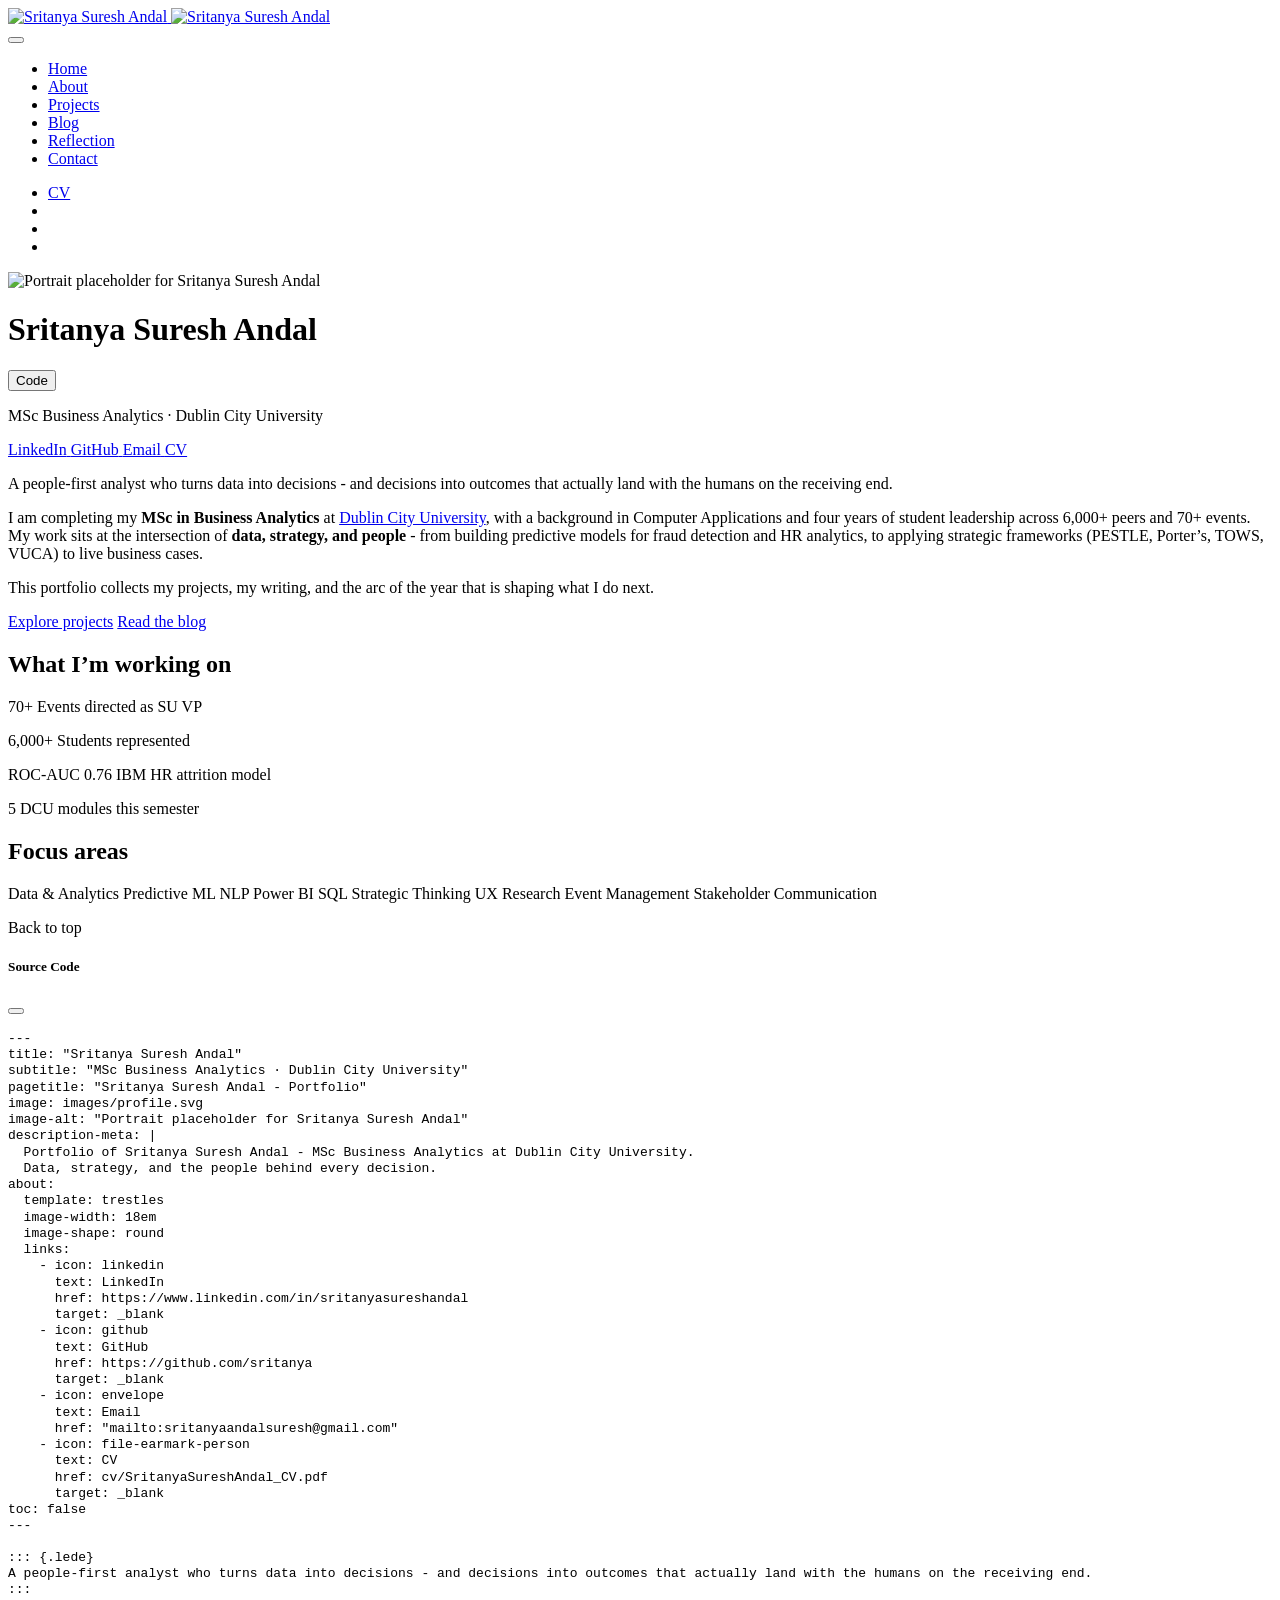
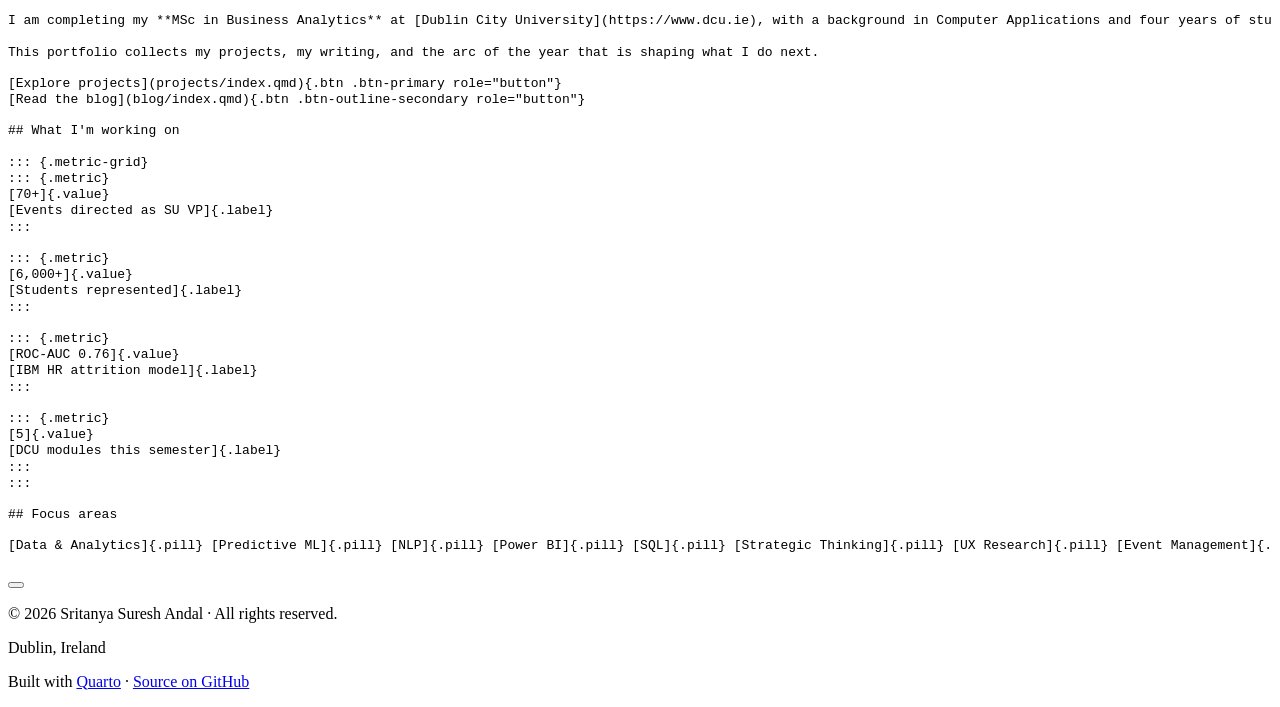
==== docs/index.html @ 4a29df80 "Document folder with about, listings and contact" ====
<!DOCTYPE html>
<html xmlns="http://www.w3.org/1999/xhtml" lang="en" xml:lang="en"><head>

<meta charset="utf-8">
<meta name="generator" content="quarto-1.9.37">

<meta name="viewport" content="width=device-width, initial-scale=1.0, user-scalable=yes">

<meta name="description" content="<p>Portfolio of Sritanya Suresh Andal - MSc Business Analytics at Dublin City University. Data, strategy, and the people behind every decision.</p>">

<title>Sritanya Suresh Andal - Portfolio – Sritanya Suresh Andal</title>
<style>
/* Default styles provided by pandoc.
** See https://pandoc.org/MANUAL.html#variables-for-html for config info.
*/
code{white-space: pre-wrap;}
span.smallcaps{font-variant: small-caps;}
div.columns{display: flex; gap: min(4vw, 1.5em);}
div.column{flex: auto; overflow-x: auto;}
div.hanging-indent{margin-left: 1.5em; text-indent: -1.5em;}
ul.task-list{list-style: none;}
ul.task-list li input[type="checkbox"] {
  width: 0.8em;
  margin: 0 0.8em 0.2em -1em; /* quarto-specific, see https://github.com/quarto-dev/quarto-cli/issues/4556 */ 
  vertical-align: middle;
}
/* CSS for syntax highlighting */
html { -webkit-text-size-adjust: 100%; }
pre > code.sourceCode { white-space: pre; position: relative; }
pre > code.sourceCode > span { display: inline-block; line-height: 1.25; }
pre > code.sourceCode > span:empty { height: 1.2em; }
.sourceCode { overflow: visible; }
code.sourceCode > span { color: inherit; text-decoration: inherit; }
div.sourceCode { margin: 1em 0; }
pre.sourceCode { margin: 0; }
@media screen {
div.sourceCode { overflow: auto; }
}
@media print {
pre > code.sourceCode { white-space: pre-wrap; }
pre > code.sourceCode > span { text-indent: -5em; padding-left: 5em; }
}
pre.numberSource code
  { counter-reset: source-line 0; }
pre.numberSource code > span
  { position: relative; left: -4em; counter-increment: source-line; }
pre.numberSource code > span > a:first-child::before
  { content: counter(source-line);
    position: relative; left: -1em; text-align: right; vertical-align: baseline;
    border: none; display: inline-block;
    -webkit-touch-callout: none; -webkit-user-select: none;
    -khtml-user-select: none; -moz-user-select: none;
    -ms-user-select: none; user-select: none;
    padding: 0 4px; width: 4em;
  }
pre.numberSource { margin-left: 3em;  padding-left: 4px; }
div.sourceCode
  {   }
@media screen {
pre > code.sourceCode > span > a:first-child::before { text-decoration: underline; }
}
</style>


<script src="site_libs/quarto-nav/quarto-nav.js"></script>
<script src="site_libs/clipboard/clipboard.min.js"></script>
<script src="site_libs/quarto-search/autocomplete.umd.js"></script>
<script src="site_libs/quarto-search/fuse.min.js"></script>
<script src="site_libs/quarto-search/quarto-search.js"></script>
<meta name="quarto:offset" content="./">
<link href="./images/favicon.svg" rel="icon" type="image/svg+xml">
<script src="site_libs/quarto-html/quarto.js" type="module"></script>
<script src="site_libs/quarto-html/tabsets/tabsets.js" type="module"></script>
<script src="site_libs/quarto-html/popper.min.js"></script>
<script src="site_libs/quarto-html/tippy.umd.min.js"></script>
<link href="site_libs/quarto-html/tippy.css" rel="stylesheet">
<link href="site_libs/quarto-html/quarto-syntax-highlighting-d4cecc6867baf0bebae9533e15217dda.css" rel="stylesheet" class="quarto-color-scheme" id="quarto-text-highlighting-styles">
<link href="site_libs/quarto-html/quarto-syntax-highlighting-dark-b7c301dab5553f874ed2930f71f21c96.css" rel="stylesheet" class="quarto-color-scheme quarto-color-alternate" id="quarto-text-highlighting-styles">
<link href="site_libs/quarto-html/quarto-syntax-highlighting-d4cecc6867baf0bebae9533e15217dda.css" rel="stylesheet" class="quarto-color-scheme-extra" id="quarto-text-highlighting-styles">
<script src="site_libs/bootstrap/bootstrap.min.js"></script>
<link href="site_libs/bootstrap/bootstrap-icons.css" rel="stylesheet">
<link href="site_libs/bootstrap/bootstrap-c2e13e178588920f6df60aa18d66e609.min.css" rel="stylesheet" append-hash="true" class="quarto-color-scheme" id="quarto-bootstrap" data-mode="light">
<link href="site_libs/bootstrap/bootstrap-dark-9442a386602ddb64aa4a82c0bfe66339.min.css" rel="stylesheet" append-hash="true" class="quarto-color-scheme quarto-color-alternate" id="quarto-bootstrap" data-mode="dark">
<link href="site_libs/bootstrap/bootstrap-c2e13e178588920f6df60aa18d66e609.min.css" rel="stylesheet" append-hash="true" class="quarto-color-scheme-extra" id="quarto-bootstrap" data-mode="light">
<script id="quarto-search-options" type="application/json">{
  "location": "navbar",
  "copy-button": false,
  "collapse-after": 3,
  "panel-placement": "end",
  "type": "overlay",
  "limit": 50,
  "keyboard-shortcut": [
    "f",
    "/",
    "s"
  ],
  "language": {
    "search-no-results-text": "No results",
    "search-matching-documents-text": "matching documents",
    "search-copy-link-title": "Copy link to search",
    "search-hide-matches-text": "Hide additional matches",
    "search-more-match-text": "more match in this document",
    "search-more-matches-text": "more matches in this document",
    "search-clear-button-title": "Clear",
    "search-text-placeholder": "",
    "search-detached-cancel-button-title": "Cancel",
    "search-submit-button-title": "Submit",
    "search-label": "Search"
  }
}</script>
<style>html{ scroll-behavior: smooth; }</style>


<meta property="og:title" content="Sritanya Suresh Andal - Portfolio">
<meta property="og:description" content="MSc Business Analytics · Dublin City University">
<meta property="og:image" content="https://sritanya.github.io/images/profile.svg">
<meta property="og:site_name" content="Sritanya Suresh Andal">
<meta property="og:image:alt" content="Portrait placeholder for Sritanya Suresh Andal">
<meta name="twitter:title" content="Sritanya Suresh Andal - Portfolio">
<meta name="twitter:description" content="MSc Business Analytics · Dublin City University">
<meta name="twitter:image" content="https://sritanya.github.io/images/profile.svg">
<meta name="twitter:image:alt" content="Portrait placeholder for Sritanya Suresh Andal">
<meta name="twitter:card" content="summary_large_image">
</head>

<body class="nav-fixed fullcontent quarto-light"><script id="quarto-html-before-body" type="application/javascript">
    const toggleBodyColorMode = (bsSheetEl) => {
      const mode = bsSheetEl.getAttribute("data-mode");
      const bodyEl = window.document.querySelector("body");
      if (mode === "dark") {
        bodyEl.classList.add("quarto-dark");
        bodyEl.classList.remove("quarto-light");
      } else {
        bodyEl.classList.add("quarto-light");
        bodyEl.classList.remove("quarto-dark");
      }
    }
    const toggleBodyColorPrimary = () => {
      const bsSheetEl = window.document.querySelector("link#quarto-bootstrap:not([rel=disabled-stylesheet])");
      if (bsSheetEl) {
        toggleBodyColorMode(bsSheetEl);
      }
    }
    const setColorSchemeToggle = (alternate) => {
      const toggles = window.document.querySelectorAll('.quarto-color-scheme-toggle');
      for (let i=0; i < toggles.length; i++) {
        const toggle = toggles[i];
        if (toggle) {
          if (alternate) {
            toggle.classList.add("alternate");
          } else {
            toggle.classList.remove("alternate");
          }
        }
      }
    };
    const toggleColorMode = (alternate) => {
      // Switch the stylesheets
      const primaryStylesheets = window.document.querySelectorAll('link.quarto-color-scheme:not(.quarto-color-alternate)');
      const alternateStylesheets = window.document.querySelectorAll('link.quarto-color-scheme.quarto-color-alternate');
      manageTransitions('#quarto-margin-sidebar .nav-link', false);
      if (alternate) {
        // note: dark is layered on light, we don't disable primary!
        enableStylesheet(alternateStylesheets);
        for (const sheetNode of alternateStylesheets) {
          if (sheetNode.id === "quarto-bootstrap") {
            toggleBodyColorMode(sheetNode);
          }
        }
      } else {
        disableStylesheet(alternateStylesheets);
        enableStylesheet(primaryStylesheets)
        toggleBodyColorPrimary();
      }
      manageTransitions('#quarto-margin-sidebar .nav-link', true);
      // Switch the toggles
      setColorSchemeToggle(alternate)
      // Hack to workaround the fact that safari doesn't
      // properly recolor the scrollbar when toggling (#1455)
      if (navigator.userAgent.indexOf('Safari') > 0 && navigator.userAgent.indexOf('Chrome') == -1) {
        manageTransitions("body", false);
        window.scrollTo(0, 1);
        setTimeout(() => {
          window.scrollTo(0, 0);
          manageTransitions("body", true);
        }, 40);
      }
    }
    const disableStylesheet = (stylesheets) => {
      for (let i=0; i < stylesheets.length; i++) {
        const stylesheet = stylesheets[i];
        stylesheet.rel = 'disabled-stylesheet';
      }
    }
    const enableStylesheet = (stylesheets) => {
      for (let i=0; i < stylesheets.length; i++) {
        const stylesheet = stylesheets[i];
        if(stylesheet.rel !== 'stylesheet') { // for Chrome, which will still FOUC without this check
          stylesheet.rel = 'stylesheet';
        }
      }
    }
    const manageTransitions = (selector, allowTransitions) => {
      const els = window.document.querySelectorAll(selector);
      for (let i=0; i < els.length; i++) {
        const el = els[i];
        if (allowTransitions) {
          el.classList.remove('notransition');
        } else {
          el.classList.add('notransition');
        }
      }
    }
    const isFileUrl = () => {
      return window.location.protocol === 'file:';
    }
    const hasAlternateSentinel = () => {
      let styleSentinel = getColorSchemeSentinel();
      if (styleSentinel !== null) {
        return styleSentinel === "alternate";
      } else {
        return false;
      }
    }
    const setStyleSentinel = (alternate) => {
      const value = alternate ? "alternate" : "default";
      if (!isFileUrl()) {
        window.localStorage.setItem("quarto-color-scheme", value);
      } else {
        localAlternateSentinel = value;
      }
    }
    const getColorSchemeSentinel = () => {
      if (!isFileUrl()) {
        const storageValue = window.localStorage.getItem("quarto-color-scheme");
        return storageValue != null ? storageValue : localAlternateSentinel;
      } else {
        return localAlternateSentinel;
      }
    }
    const toggleGiscusIfUsed = (isAlternate, darkModeDefault) => {
      const baseTheme = document.querySelector('#giscus-base-theme')?.value ?? 'light';
      const alternateTheme = document.querySelector('#giscus-alt-theme')?.value ?? 'dark';
      let newTheme = '';
      if(authorPrefersDark) {
        newTheme = isAlternate ? baseTheme : alternateTheme;
      } else {
        newTheme = isAlternate ? alternateTheme : baseTheme;
      }
      const changeGiscusTheme = () => {
        // From: https://github.com/giscus/giscus/issues/336
        const sendMessage = (message) => {
          const iframe = document.querySelector('iframe.giscus-frame');
          if (!iframe) return;
          iframe.contentWindow.postMessage({ giscus: message }, 'https://giscus.app');
        }
        sendMessage({
          setConfig: {
            theme: newTheme
          }
        });
      }
      const isGiscussLoaded = window.document.querySelector('iframe.giscus-frame') !== null;
      if (isGiscussLoaded) {
        changeGiscusTheme();
      }
    };
    const authorPrefersDark = false;
    const darkModeDefault = authorPrefersDark;
      document.querySelector('link#quarto-text-highlighting-styles.quarto-color-scheme-extra').rel = 'disabled-stylesheet';
      document.querySelector('link#quarto-bootstrap.quarto-color-scheme-extra').rel = 'disabled-stylesheet';
    let localAlternateSentinel = darkModeDefault ? 'alternate' : 'default';
    // Dark / light mode switch
    window.quartoToggleColorScheme = () => {
      // Read the current dark / light value
      let toAlternate = !hasAlternateSentinel();
      toggleColorMode(toAlternate);
      setStyleSentinel(toAlternate);
      toggleGiscusIfUsed(toAlternate, darkModeDefault);
      window.dispatchEvent(new Event('resize'));
    };
    // Switch to dark mode if need be
    if (hasAlternateSentinel()) {
      toggleColorMode(true);
    } else {
      toggleColorMode(false);
    }
  </script>

<div id="quarto-search-results"></div>
  <header id="quarto-header" class="headroom fixed-top">
    <nav class="navbar navbar-expand-lg " data-bs-theme="dark">
      <div class="navbar-container container-fluid">
      <div class="navbar-brand-container mx-auto">
    <a href="./index.html" class="navbar-brand navbar-brand-logo">
    <img src="./images/logo.svg" alt="Sritanya Suresh Andal" class="navbar-logo light-content">
    <img src="./images/logo.svg" alt="Sritanya Suresh Andal" class="navbar-logo dark-content">
    </a>
  </div>
            <div id="quarto-search" class="" title="Search"></div>
          <button class="navbar-toggler" type="button" data-bs-toggle="collapse" data-bs-target="#navbarCollapse" aria-controls="navbarCollapse" role="menu" aria-expanded="false" aria-label="Toggle navigation" onclick="if (window.quartoToggleHeadroom) { window.quartoToggleHeadroom(); }">
  <span class="navbar-toggler-icon"></span>
</button>
          <div class="collapse navbar-collapse" id="navbarCollapse">
            <ul class="navbar-nav navbar-nav-scroll me-auto">
  <li class="nav-item">
    <a class="nav-link active" href="./index.html" aria-current="page"> 
<span class="menu-text">Home</span></a>
  </li>  
  <li class="nav-item">
    <a class="nav-link" href="./about.html"> 
<span class="menu-text">About</span></a>
  </li>  
  <li class="nav-item">
    <a class="nav-link" href="./projects/index.html"> 
<span class="menu-text">Projects</span></a>
  </li>  
  <li class="nav-item">
    <a class="nav-link" href="./blog/index.html"> 
<span class="menu-text">Blog</span></a>
  </li>  
  <li class="nav-item">
    <a class="nav-link" href="./reflection.html"> 
<span class="menu-text">Reflection</span></a>
  </li>  
  <li class="nav-item">
    <a class="nav-link" href="./contact.html"> 
<span class="menu-text">Contact</span></a>
  </li>  
</ul>
            <ul class="navbar-nav navbar-nav-scroll ms-auto">
  <li class="nav-item">
    <a class="nav-link" href="./cv/SritanyaSureshAndal_CV.pdf" target="_blank"> <i class="bi bi-file-earmark-person" role="img">
</i> 
<span class="menu-text">CV</span></a>
  </li>  
  <li class="nav-item compact">
    <a class="nav-link" href="https://github.com/sritanya" target="_blank"> <i class="bi bi-github" role="img" aria-label="GitHub">
</i> 
<span class="menu-text"></span></a>
  </li>  
  <li class="nav-item compact">
    <a class="nav-link" href="https://www.linkedin.com/in/sritanyasureshandal" target="_blank"> <i class="bi bi-linkedin" role="img" aria-label="LinkedIn">
</i> 
<span class="menu-text"></span></a>
  </li>  
  <li class="nav-item compact">
    <a class="nav-link" href="mailto:sritanyaandalsuresh@gmail.com"> <i class="bi bi-envelope" role="img" aria-label="Email">
</i> 
<span class="menu-text"></span></a>
  </li>  
</ul>
          </div> <!-- /navcollapse -->
            <div class="quarto-navbar-tools">
  <a href="" class="quarto-color-scheme-toggle quarto-navigation-tool  px-1" onclick="window.quartoToggleColorScheme(); return false;" title="Toggle dark mode"><i class="bi"></i></a>
</div>
      </div> <!-- /container-fluid -->
    </nav>
</header>
<!-- content -->
<div id="quarto-content" class="quarto-container page-columns page-rows-contents page-layout-article page-navbar">
<!-- sidebar -->
<!-- margin-sidebar -->
    
<!-- main -->
<div class="quarto-about-trestles">
  <div class="about-entity">
    <img src="images/profile.svg" alt="Portrait placeholder for Sritanya Suresh Andal" class="about-image
  round " style="height: 18em; width: 18em;">
<header id="title-block-header" class="quarto-title-block default">
<div class="quarto-title">
<div class="quarto-title-block"><div><h1 class="title">Sritanya Suresh Andal</h1><button type="button" class="btn code-tools-button" id="quarto-code-tools-source"><i class="bi"></i> Code</button></div></div>
<p class="subtitle lead">MSc Business Analytics · Dublin City University</p>
</div>
<div class="quarto-title-meta">
  </div>
</header>
    <div class="about-links">
  <a href="https://www.linkedin.com/in/sritanyasureshandal" class="about-link" rel="" target="_blank">
    <i class="bi bi-linkedin"></i>
     <span class="about-link-text">LinkedIn</span>
  </a>
  <a href="https://github.com/sritanya" class="about-link" rel="" target="_blank">
    <i class="bi bi-github"></i>
     <span class="about-link-text">GitHub</span>
  </a>
  <a href="mailto:sritanyaandalsuresh@gmail.com" class="about-link" rel="" target="">
    <i class="bi bi-envelope"></i>
     <span class="about-link-text">Email</span>
  </a>
  <a href="/cv/SritanyaSureshAndal_CV.pdf" class="about-link" rel="" target="_blank">
    <i class="bi bi-file-earmark-person"></i>
     <span class="about-link-text">CV</span>
  </a>
</div>
  </div>
  <div class="about-contents"><main class="content" id="quarto-document-content">

<div class="lede">
<p>A people-first analyst who turns data into decisions - and decisions into outcomes that actually land with the humans on the receiving end.</p>
</div>
<p>I am completing my <strong>MSc in Business Analytics</strong> at <a href="https://www.dcu.ie">Dublin City University</a>, with a background in Computer Applications and four years of student leadership across 6,000+ peers and 70+ events. My work sits at the intersection of <strong>data, strategy, and people</strong> - from building predictive models for fraud detection and HR analytics, to applying strategic frameworks (PESTLE, Porter’s, TOWS, VUCA) to live business cases.</p>
<p>This portfolio collects my projects, my writing, and the arc of the year that is shaping what I do next.</p>
<p><a href="./projects/index.html" class="btn btn-primary" role="button">Explore projects</a> <a href="./blog/index.html" class="btn btn-outline-secondary" role="button">Read the blog</a></p>
<section id="what-im-working-on" class="level2">
<h2 data-anchor-id="what-im-working-on">What I’m working on</h2>
<div class="metric-grid">
<div class="metric">
<p><span class="value">70+</span> <span class="label">Events directed as SU VP</span></p>
</div>
<div class="metric">
<p><span class="value">6,000+</span> <span class="label">Students represented</span></p>
</div>
<div class="metric">
<p><span class="value">ROC-AUC 0.76</span> <span class="label">IBM HR attrition model</span></p>
</div>
<div class="metric">
<p><span class="value">5</span> <span class="label">DCU modules this semester</span></p>
</div>
</div>
</section>
<section id="focus-areas" class="level2">
<h2 data-anchor-id="focus-areas">Focus areas</h2>
<p><span class="pill">Data &amp; Analytics</span> <span class="pill">Predictive ML</span> <span class="pill">NLP</span> <span class="pill">Power BI</span> <span class="pill">SQL</span> <span class="pill">Strategic Thinking</span> <span class="pill">UX Research</span> <span class="pill">Event Management</span> <span class="pill">Stakeholder Communication</span></p>


<!-- -->
</section>
<a onclick="window.scrollTo(0, 0); return false;" role="button" id="quarto-back-to-top"><i class="bi bi-arrow-up"></i> Back to top</a></main></div>
</div>
 <!-- /main -->
<script id="quarto-html-after-body" type="application/javascript">
  window.document.addEventListener("DOMContentLoaded", function (event) {
    // Ensure there is a toggle, if there isn't float one in the top right
    if (window.document.querySelector('.quarto-color-scheme-toggle') === null) {
      const a = window.document.createElement('a');
      a.classList.add('top-right');
      a.classList.add('quarto-color-scheme-toggle');
      a.href = "";
      a.onclick = function() { try { window.quartoToggleColorScheme(); } catch {} return false; };
      const i = window.document.createElement("i");
      i.classList.add('bi');
      a.appendChild(i);
      window.document.body.appendChild(a);
    }
    setColorSchemeToggle(hasAlternateSentinel())
    const isCodeAnnotation = (el) => {
      for (const clz of el.classList) {
        if (clz.startsWith('code-annotation-')) {                     
          return true;
        }
      }
      return false;
    }
    const onCopySuccess = function(e) {
      // button target
      const button = e.trigger;
      // don't keep focus
      button.blur();
      // flash "checked"
      button.classList.add('code-copy-button-checked');
      var currentTitle = button.getAttribute("title");
      button.setAttribute("title", "Copied!");
      let tooltip;
      if (window.bootstrap) {
        button.setAttribute("data-bs-toggle", "tooltip");
        button.setAttribute("data-bs-placement", "left");
        button.setAttribute("data-bs-title", "Copied!");
        tooltip = new bootstrap.Tooltip(button, 
          { trigger: "manual", 
            customClass: "code-copy-button-tooltip",
            offset: [0, -8]});
        tooltip.show();    
      }
      setTimeout(function() {
        if (tooltip) {
          tooltip.hide();
          button.removeAttribute("data-bs-title");
          button.removeAttribute("data-bs-toggle");
          button.removeAttribute("data-bs-placement");
        }
        button.setAttribute("title", currentTitle);
        button.classList.remove('code-copy-button-checked');
      }, 1000);
      // clear code selection
      e.clearSelection();
    }
    const getTextToCopy = function(trigger) {
      const outerScaffold = trigger.parentElement.cloneNode(true);
      const codeEl = outerScaffold.querySelector('code');
      for (const childEl of codeEl.children) {
        if (isCodeAnnotation(childEl)) {
          childEl.remove();
        }
      }
      return codeEl.innerText;
    }
    const clipboard = new window.ClipboardJS('.code-copy-button:not([data-in-quarto-modal])', {
      text: getTextToCopy
    });
    clipboard.on('success', onCopySuccess);
    if (window.document.getElementById('quarto-embedded-source-code-modal')) {
      const clipboardModal = new window.ClipboardJS('.code-copy-button[data-in-quarto-modal]', {
        text: getTextToCopy,
        container: window.document.getElementById('quarto-embedded-source-code-modal')
      });
      clipboardModal.on('success', onCopySuccess);
    }
    const viewSource = window.document.getElementById('quarto-view-source') ||
                       window.document.getElementById('quarto-code-tools-source');
    if (viewSource) {
      const sourceUrl = viewSource.getAttribute("data-quarto-source-url");
      viewSource.addEventListener("click", function(e) {
        if (sourceUrl) {
          // rstudio viewer pane
          if (/\bcapabilities=\b/.test(window.location)) {
            window.open(sourceUrl);
          } else {
            window.location.href = sourceUrl;
          }
        } else {
          const modal = new bootstrap.Modal(document.getElementById('quarto-embedded-source-code-modal'));
          modal.show();
        }
        return false;
      });
    }
    function toggleCodeHandler(show) {
      return function(e) {
        const detailsSrc = window.document.querySelectorAll(".cell > details > .sourceCode");
        for (let i=0; i<detailsSrc.length; i++) {
          const details = detailsSrc[i].parentElement;
          if (show) {
            details.open = true;
          } else {
            details.removeAttribute("open");
          }
        }
        const cellCodeDivs = window.document.querySelectorAll(".cell > .sourceCode");
        const fromCls = show ? "hidden" : "unhidden";
        const toCls = show ? "unhidden" : "hidden";
        for (let i=0; i<cellCodeDivs.length; i++) {
          const codeDiv = cellCodeDivs[i];
          if (codeDiv.classList.contains(fromCls)) {
            codeDiv.classList.remove(fromCls);
            codeDiv.classList.add(toCls);
          } 
        }
        return false;
      }
    }
    const hideAllCode = window.document.getElementById("quarto-hide-all-code");
    if (hideAllCode) {
      hideAllCode.addEventListener("click", toggleCodeHandler(false));
    }
    const showAllCode = window.document.getElementById("quarto-show-all-code");
    if (showAllCode) {
      showAllCode.addEventListener("click", toggleCodeHandler(true));
    }
      var localhostRegex = new RegExp(/^(?:http|https):\/\/localhost\:?[0-9]*\//);
      var mailtoRegex = new RegExp(/^mailto:/);
        var filterRegex = new RegExp("https:\/\/sritanya\.github\.io");
      var isInternal = (href) => {
          return filterRegex.test(href) || localhostRegex.test(href) || mailtoRegex.test(href);
      }
      // Inspect non-navigation links and adorn them if external
     var links = window.document.querySelectorAll('a[href]:not(.nav-link):not(.navbar-brand):not(.toc-action):not(.sidebar-link):not(.sidebar-item-toggle):not(.pagination-link):not(.no-external):not([aria-hidden]):not(.dropdown-item):not(.quarto-navigation-tool):not(.about-link)');
      for (var i=0; i<links.length; i++) {
        const link = links[i];
        if (!isInternal(link.href)) {
          // undo the damage that might have been done by quarto-nav.js in the case of
          // links that we want to consider external
          if (link.dataset.originalHref !== undefined) {
            link.href = link.dataset.originalHref;
          }
            // target, if specified
            link.setAttribute("target", "_blank");
            if (link.getAttribute("rel") === null) {
              link.setAttribute("rel", "noopener");
            }
            // default icon
            link.classList.add("external");
        }
      }
    function tippyHover(el, contentFn, onTriggerFn, onUntriggerFn) {
      const config = {
        allowHTML: true,
        maxWidth: 500,
        delay: 100,
        arrow: false,
        appendTo: function(el) {
            return el.parentElement;
        },
        interactive: true,
        interactiveBorder: 10,
        theme: 'quarto',
        placement: 'bottom-start',
      };
      if (contentFn) {
        config.content = contentFn;
      }
      if (onTriggerFn) {
        config.onTrigger = onTriggerFn;
      }
      if (onUntriggerFn) {
        config.onUntrigger = onUntriggerFn;
      }
      window.tippy(el, config); 
    }
    const noterefs = window.document.querySelectorAll('a[role="doc-noteref"]');
    for (var i=0; i<noterefs.length; i++) {
      const ref = noterefs[i];
      tippyHover(ref, function() {
        // use id or data attribute instead here
        let href = ref.getAttribute('data-footnote-href') || ref.getAttribute('href');
        try { href = new URL(href).hash; } catch {}
        const id = href.replace(/^#\/?/, "");
        const note = window.document.getElementById(id);
        if (note) {
          return note.innerHTML;
        } else {
          return "";
        }
      });
    }
    const xrefs = window.document.querySelectorAll('a.quarto-xref');
    const processXRef = (id, note) => {
      // Strip column container classes
      const stripColumnClz = (el) => {
        el.classList.remove("page-full", "page-columns");
        if (el.children) {
          for (const child of el.children) {
            stripColumnClz(child);
          }
        }
      }
      stripColumnClz(note)
      if (id === null || id.startsWith('sec-')) {
        // Special case sections, only their first couple elements
        const container = document.createElement("div");
        if (note.children && note.children.length > 2) {
          container.appendChild(note.children[0].cloneNode(true));
          for (let i = 1; i < note.children.length; i++) {
            const child = note.children[i];
            if (child.tagName === "P" && child.innerText === "") {
              continue;
            } else {
              container.appendChild(child.cloneNode(true));
              break;
            }
          }
          if (window.Quarto?.typesetMath) {
            window.Quarto.typesetMath(container);
          }
          return container.innerHTML
        } else {
          if (window.Quarto?.typesetMath) {
            window.Quarto.typesetMath(note);
          }
          return note.innerHTML;
        }
      } else {
        // Remove any anchor links if they are present
        const anchorLink = note.querySelector('a.anchorjs-link');
        if (anchorLink) {
          anchorLink.remove();
        }
        if (window.Quarto?.typesetMath) {
          window.Quarto.typesetMath(note);
        }
        if (note.classList.contains("callout")) {
          return note.outerHTML;
        } else {
          return note.innerHTML;
        }
      }
    }
    for (var i=0; i<xrefs.length; i++) {
      const xref = xrefs[i];
      tippyHover(xref, undefined, function(instance) {
        instance.disable();
        let url = xref.getAttribute('href');
        let hash = undefined; 
        if (url.startsWith('#')) {
          hash = url;
        } else {
          try { hash = new URL(url).hash; } catch {}
        }
        if (hash) {
          const id = hash.replace(/^#\/?/, "");
          const note = window.document.getElementById(id);
          if (note !== null) {
            try {
              const html = processXRef(id, note.cloneNode(true));
              instance.setContent(html);
            } finally {
              instance.enable();
              instance.show();
            }
          } else {
            // See if we can fetch this
            fetch(url.split('#')[0])
            .then(res => res.text())
            .then(html => {
              const parser = new DOMParser();
              const htmlDoc = parser.parseFromString(html, "text/html");
              const note = htmlDoc.getElementById(id);
              if (note !== null) {
                const html = processXRef(id, note);
                instance.setContent(html);
              } 
            }).finally(() => {
              instance.enable();
              instance.show();
            });
          }
        } else {
          // See if we can fetch a full url (with no hash to target)
          // This is a special case and we should probably do some content thinning / targeting
          fetch(url)
          .then(res => res.text())
          .then(html => {
            const parser = new DOMParser();
            const htmlDoc = parser.parseFromString(html, "text/html");
            const note = htmlDoc.querySelector('main.content');
            if (note !== null) {
              // This should only happen for chapter cross references
              // (since there is no id in the URL)
              // remove the first header
              if (note.children.length > 0 && note.children[0].tagName === "HEADER") {
                note.children[0].remove();
              }
              const html = processXRef(null, note);
              instance.setContent(html);
            } 
          }).finally(() => {
            instance.enable();
            instance.show();
          });
        }
      }, function(instance) {
      });
    }
        let selectedAnnoteEl;
        const selectorForAnnotation = ( cell, annotation) => {
          let cellAttr = 'data-code-cell="' + cell + '"';
          let lineAttr = 'data-code-annotation="' +  annotation + '"';
          const selector = 'span[' + cellAttr + '][' + lineAttr + ']';
          return selector;
        }
        const selectCodeLines = (annoteEl) => {
          const doc = window.document;
          const targetCell = annoteEl.getAttribute("data-target-cell");
          const targetAnnotation = annoteEl.getAttribute("data-target-annotation");
          const annoteSpan = window.document.querySelector(selectorForAnnotation(targetCell, targetAnnotation));
          const lines = annoteSpan.getAttribute("data-code-lines").split(",");
          const lineIds = lines.map((line) => {
            return targetCell + "-" + line;
          })
          let top = null;
          let height = null;
          let parent = null;
          if (lineIds.length > 0) {
              //compute the position of the single el (top and bottom and make a div)
              const el = window.document.getElementById(lineIds[0]);
              top = el.offsetTop;
              height = el.offsetHeight;
              parent = el.parentElement.parentElement;
            if (lineIds.length > 1) {
              const lastEl = window.document.getElementById(lineIds[lineIds.length - 1]);
              const bottom = lastEl.offsetTop + lastEl.offsetHeight;
              height = bottom - top;
            }
            if (top !== null && height !== null && parent !== null) {
              // cook up a div (if necessary) and position it 
              let div = window.document.getElementById("code-annotation-line-highlight");
              if (div === null) {
                div = window.document.createElement("div");
                div.setAttribute("id", "code-annotation-line-highlight");
                div.style.position = 'absolute';
                parent.appendChild(div);
              }
              div.style.top = top - 2 + "px";
              div.style.height = height + 4 + "px";
              div.style.left = 0;
              let gutterDiv = window.document.getElementById("code-annotation-line-highlight-gutter");
              if (gutterDiv === null) {
                gutterDiv = window.document.createElement("div");
                gutterDiv.setAttribute("id", "code-annotation-line-highlight-gutter");
                gutterDiv.style.position = 'absolute';
                const codeCell = window.document.getElementById(targetCell);
                const gutter = codeCell.querySelector('.code-annotation-gutter');
                gutter.appendChild(gutterDiv);
              }
              gutterDiv.style.top = top - 2 + "px";
              gutterDiv.style.height = height + 4 + "px";
            }
            selectedAnnoteEl = annoteEl;
          }
        };
        const unselectCodeLines = () => {
          const elementsIds = ["code-annotation-line-highlight", "code-annotation-line-highlight-gutter"];
          elementsIds.forEach((elId) => {
            const div = window.document.getElementById(elId);
            if (div) {
              div.remove();
            }
          });
          selectedAnnoteEl = undefined;
        };
          // Handle positioning of the toggle
      window.addEventListener(
        "resize",
        throttle(() => {
          elRect = undefined;
          if (selectedAnnoteEl) {
            selectCodeLines(selectedAnnoteEl);
          }
        }, 10)
      );
      function throttle(fn, ms) {
      let throttle = false;
      let timer;
        return (...args) => {
          if(!throttle) { // first call gets through
              fn.apply(this, args);
              throttle = true;
          } else { // all the others get throttled
              if(timer) clearTimeout(timer); // cancel #2
              timer = setTimeout(() => {
                fn.apply(this, args);
                timer = throttle = false;
              }, ms);
          }
        };
      }
        // Attach click handler to the DT
        const annoteDls = window.document.querySelectorAll('dt[data-target-cell]');
        for (const annoteDlNode of annoteDls) {
          annoteDlNode.addEventListener('click', (event) => {
            const clickedEl = event.target;
            if (clickedEl !== selectedAnnoteEl) {
              unselectCodeLines();
              const activeEl = window.document.querySelector('dt[data-target-cell].code-annotation-active');
              if (activeEl) {
                activeEl.classList.remove('code-annotation-active');
              }
              selectCodeLines(clickedEl);
              clickedEl.classList.add('code-annotation-active');
            } else {
              // Unselect the line
              unselectCodeLines();
              clickedEl.classList.remove('code-annotation-active');
            }
          });
        }
    const findCites = (el) => {
      const parentEl = el.parentElement;
      if (parentEl) {
        const cites = parentEl.dataset.cites;
        if (cites) {
          return {
            el,
            cites: cites.split(' ')
          };
        } else {
          return findCites(el.parentElement)
        }
      } else {
        return undefined;
      }
    };
    var bibliorefs = window.document.querySelectorAll('a[role="doc-biblioref"]');
    for (var i=0; i<bibliorefs.length; i++) {
      const ref = bibliorefs[i];
      const citeInfo = findCites(ref);
      if (citeInfo) {
        tippyHover(citeInfo.el, function() {
          var popup = window.document.createElement('div');
          citeInfo.cites.forEach(function(cite) {
            var citeDiv = window.document.createElement('div');
            citeDiv.classList.add('hanging-indent');
            citeDiv.classList.add('csl-entry');
            var biblioDiv = window.document.getElementById('ref-' + cite);
            if (biblioDiv) {
              citeDiv.innerHTML = biblioDiv.innerHTML;
            }
            popup.appendChild(citeDiv);
          });
          return popup.innerHTML;
        });
      }
    }
  });
  </script><div class="modal fade" id="quarto-embedded-source-code-modal" tabindex="-1" aria-labelledby="quarto-embedded-source-code-modal-label" aria-hidden="true"><div class="modal-dialog modal-dialog-scrollable"><div class="modal-content"><div class="modal-header"><h5 class="modal-title" id="quarto-embedded-source-code-modal-label">Source Code</h5><button class="btn-close" data-bs-dismiss="modal"></button></div><div class="modal-body"><div class="">
<div class="code-copy-outer-scaffold"><div class="sourceCode" id="cb1" data-shortcodes="false"><pre class="sourceCode markdown code-with-copy"><code class="sourceCode markdown"><span id="cb1-1"><a href="#cb1-1" aria-hidden="true" tabindex="-1"></a><span class="co">---</span></span>
<span id="cb1-2"><a href="#cb1-2" aria-hidden="true" tabindex="-1"></a><span class="an">title:</span><span class="co"> "Sritanya Suresh Andal"</span></span>
<span id="cb1-3"><a href="#cb1-3" aria-hidden="true" tabindex="-1"></a><span class="an">subtitle:</span><span class="co"> "MSc Business Analytics · Dublin City University"</span></span>
<span id="cb1-4"><a href="#cb1-4" aria-hidden="true" tabindex="-1"></a><span class="an">pagetitle:</span><span class="co"> "Sritanya Suresh Andal - Portfolio"</span></span>
<span id="cb1-5"><a href="#cb1-5" aria-hidden="true" tabindex="-1"></a><span class="an">image:</span><span class="co"> images/profile.svg</span></span>
<span id="cb1-6"><a href="#cb1-6" aria-hidden="true" tabindex="-1"></a><span class="an">image-alt:</span><span class="co"> "Portrait placeholder for Sritanya Suresh Andal"</span></span>
<span id="cb1-7"><a href="#cb1-7" aria-hidden="true" tabindex="-1"></a><span class="an">description-meta:</span><span class="co"> |</span></span>
<span id="cb1-8"><a href="#cb1-8" aria-hidden="true" tabindex="-1"></a><span class="co">  Portfolio of Sritanya Suresh Andal - MSc Business Analytics at Dublin City University.</span></span>
<span id="cb1-9"><a href="#cb1-9" aria-hidden="true" tabindex="-1"></a><span class="co">  Data, strategy, and the people behind every decision.</span></span>
<span id="cb1-10"><a href="#cb1-10" aria-hidden="true" tabindex="-1"></a><span class="an">about:</span></span>
<span id="cb1-11"><a href="#cb1-11" aria-hidden="true" tabindex="-1"></a><span class="co">  template: trestles</span></span>
<span id="cb1-12"><a href="#cb1-12" aria-hidden="true" tabindex="-1"></a><span class="co">  image-width: 18em</span></span>
<span id="cb1-13"><a href="#cb1-13" aria-hidden="true" tabindex="-1"></a><span class="co">  image-shape: round</span></span>
<span id="cb1-14"><a href="#cb1-14" aria-hidden="true" tabindex="-1"></a><span class="co">  links:</span></span>
<span id="cb1-15"><a href="#cb1-15" aria-hidden="true" tabindex="-1"></a><span class="co">    - icon: linkedin</span></span>
<span id="cb1-16"><a href="#cb1-16" aria-hidden="true" tabindex="-1"></a><span class="co">      text: LinkedIn</span></span>
<span id="cb1-17"><a href="#cb1-17" aria-hidden="true" tabindex="-1"></a><span class="co">      href: https://www.linkedin.com/in/sritanyasureshandal</span></span>
<span id="cb1-18"><a href="#cb1-18" aria-hidden="true" tabindex="-1"></a><span class="co">      target: _blank</span></span>
<span id="cb1-19"><a href="#cb1-19" aria-hidden="true" tabindex="-1"></a><span class="co">    - icon: github</span></span>
<span id="cb1-20"><a href="#cb1-20" aria-hidden="true" tabindex="-1"></a><span class="co">      text: GitHub</span></span>
<span id="cb1-21"><a href="#cb1-21" aria-hidden="true" tabindex="-1"></a><span class="co">      href: https://github.com/sritanya</span></span>
<span id="cb1-22"><a href="#cb1-22" aria-hidden="true" tabindex="-1"></a><span class="co">      target: _blank</span></span>
<span id="cb1-23"><a href="#cb1-23" aria-hidden="true" tabindex="-1"></a><span class="co">    - icon: envelope</span></span>
<span id="cb1-24"><a href="#cb1-24" aria-hidden="true" tabindex="-1"></a><span class="co">      text: Email</span></span>
<span id="cb1-25"><a href="#cb1-25" aria-hidden="true" tabindex="-1"></a><span class="co">      href: "mailto:sritanyaandalsuresh@gmail.com"</span></span>
<span id="cb1-26"><a href="#cb1-26" aria-hidden="true" tabindex="-1"></a><span class="co">    - icon: file-earmark-person</span></span>
<span id="cb1-27"><a href="#cb1-27" aria-hidden="true" tabindex="-1"></a><span class="co">      text: CV</span></span>
<span id="cb1-28"><a href="#cb1-28" aria-hidden="true" tabindex="-1"></a><span class="co">      href: cv/SritanyaSureshAndal_CV.pdf</span></span>
<span id="cb1-29"><a href="#cb1-29" aria-hidden="true" tabindex="-1"></a><span class="co">      target: _blank</span></span>
<span id="cb1-30"><a href="#cb1-30" aria-hidden="true" tabindex="-1"></a><span class="an">toc:</span><span class="co"> false</span></span>
<span id="cb1-31"><a href="#cb1-31" aria-hidden="true" tabindex="-1"></a><span class="co">---</span></span>
<span id="cb1-32"><a href="#cb1-32" aria-hidden="true" tabindex="-1"></a></span>
<span id="cb1-33"><a href="#cb1-33" aria-hidden="true" tabindex="-1"></a>::: {.lede}</span>
<span id="cb1-34"><a href="#cb1-34" aria-hidden="true" tabindex="-1"></a>A people-first analyst who turns data into decisions - and decisions into outcomes that actually land with the humans on the receiving end.</span>
<span id="cb1-35"><a href="#cb1-35" aria-hidden="true" tabindex="-1"></a>:::</span>
<span id="cb1-36"><a href="#cb1-36" aria-hidden="true" tabindex="-1"></a></span>
<span id="cb1-37"><a href="#cb1-37" aria-hidden="true" tabindex="-1"></a>I am completing my **MSc in Business Analytics** at [Dublin City University](https://www.dcu.ie), with a background in Computer Applications and four years of student leadership across 6,000+ peers and 70+ events. My work sits at the intersection of **data, strategy, and people** - from building predictive models for fraud detection and HR analytics, to applying strategic frameworks (PESTLE, Porter's, TOWS, VUCA) to live business cases.</span>
<span id="cb1-38"><a href="#cb1-38" aria-hidden="true" tabindex="-1"></a></span>
<span id="cb1-39"><a href="#cb1-39" aria-hidden="true" tabindex="-1"></a>This portfolio collects my projects, my writing, and the arc of the year that is shaping what I do next.</span>
<span id="cb1-40"><a href="#cb1-40" aria-hidden="true" tabindex="-1"></a></span>
<span id="cb1-41"><a href="#cb1-41" aria-hidden="true" tabindex="-1"></a><span class="co">[</span><span class="ot">Explore projects</span><span class="co">](projects/index.qmd)</span>{.btn .btn-primary role="button"}</span>
<span id="cb1-42"><a href="#cb1-42" aria-hidden="true" tabindex="-1"></a><span class="co">[</span><span class="ot">Read the blog</span><span class="co">](blog/index.qmd)</span>{.btn .btn-outline-secondary role="button"}</span>
<span id="cb1-43"><a href="#cb1-43" aria-hidden="true" tabindex="-1"></a></span>
<span id="cb1-44"><a href="#cb1-44" aria-hidden="true" tabindex="-1"></a><span class="fu">## What I'm working on</span></span>
<span id="cb1-45"><a href="#cb1-45" aria-hidden="true" tabindex="-1"></a></span>
<span id="cb1-46"><a href="#cb1-46" aria-hidden="true" tabindex="-1"></a>::: {.metric-grid}</span>
<span id="cb1-47"><a href="#cb1-47" aria-hidden="true" tabindex="-1"></a>::: {.metric}</span>
<span id="cb1-48"><a href="#cb1-48" aria-hidden="true" tabindex="-1"></a><span class="co">[</span><span class="ot">70+</span><span class="co">]</span>{.value}</span>
<span id="cb1-49"><a href="#cb1-49" aria-hidden="true" tabindex="-1"></a><span class="co">[</span><span class="ot">Events directed as SU VP</span><span class="co">]</span>{.label}</span>
<span id="cb1-50"><a href="#cb1-50" aria-hidden="true" tabindex="-1"></a>:::</span>
<span id="cb1-51"><a href="#cb1-51" aria-hidden="true" tabindex="-1"></a></span>
<span id="cb1-52"><a href="#cb1-52" aria-hidden="true" tabindex="-1"></a>::: {.metric}</span>
<span id="cb1-53"><a href="#cb1-53" aria-hidden="true" tabindex="-1"></a><span class="co">[</span><span class="ot">6,000+</span><span class="co">]</span>{.value}</span>
<span id="cb1-54"><a href="#cb1-54" aria-hidden="true" tabindex="-1"></a><span class="co">[</span><span class="ot">Students represented</span><span class="co">]</span>{.label}</span>
<span id="cb1-55"><a href="#cb1-55" aria-hidden="true" tabindex="-1"></a>:::</span>
<span id="cb1-56"><a href="#cb1-56" aria-hidden="true" tabindex="-1"></a></span>
<span id="cb1-57"><a href="#cb1-57" aria-hidden="true" tabindex="-1"></a>::: {.metric}</span>
<span id="cb1-58"><a href="#cb1-58" aria-hidden="true" tabindex="-1"></a><span class="co">[</span><span class="ot">ROC-AUC 0.76</span><span class="co">]</span>{.value}</span>
<span id="cb1-59"><a href="#cb1-59" aria-hidden="true" tabindex="-1"></a><span class="co">[</span><span class="ot">IBM HR attrition model</span><span class="co">]</span>{.label}</span>
<span id="cb1-60"><a href="#cb1-60" aria-hidden="true" tabindex="-1"></a>:::</span>
<span id="cb1-61"><a href="#cb1-61" aria-hidden="true" tabindex="-1"></a></span>
<span id="cb1-62"><a href="#cb1-62" aria-hidden="true" tabindex="-1"></a>::: {.metric}</span>
<span id="cb1-63"><a href="#cb1-63" aria-hidden="true" tabindex="-1"></a><span class="co">[</span><span class="ot">5</span><span class="co">]</span>{.value}</span>
<span id="cb1-64"><a href="#cb1-64" aria-hidden="true" tabindex="-1"></a><span class="co">[</span><span class="ot">DCU modules this semester</span><span class="co">]</span>{.label}</span>
<span id="cb1-65"><a href="#cb1-65" aria-hidden="true" tabindex="-1"></a>:::</span>
<span id="cb1-66"><a href="#cb1-66" aria-hidden="true" tabindex="-1"></a>:::</span>
<span id="cb1-67"><a href="#cb1-67" aria-hidden="true" tabindex="-1"></a></span>
<span id="cb1-68"><a href="#cb1-68" aria-hidden="true" tabindex="-1"></a><span class="fu">## Focus areas</span></span>
<span id="cb1-69"><a href="#cb1-69" aria-hidden="true" tabindex="-1"></a></span>
<span id="cb1-70"><a href="#cb1-70" aria-hidden="true" tabindex="-1"></a><span class="co">[</span><span class="ot">Data &amp; Analytics</span><span class="co">]</span>{.pill} <span class="co">[</span><span class="ot">Predictive ML</span><span class="co">]</span>{.pill} <span class="co">[</span><span class="ot">NLP</span><span class="co">]</span>{.pill} <span class="co">[</span><span class="ot">Power BI</span><span class="co">]</span>{.pill} <span class="co">[</span><span class="ot">SQL</span><span class="co">]</span>{.pill} <span class="co">[</span><span class="ot">Strategic Thinking</span><span class="co">]</span>{.pill} <span class="co">[</span><span class="ot">UX Research</span><span class="co">]</span>{.pill} <span class="co">[</span><span class="ot">Event Management</span><span class="co">]</span>{.pill} <span class="co">[</span><span class="ot">Stakeholder Communication</span><span class="co">]</span>{.pill}</span></code></pre></div><button title="Copy to Clipboard" class="code-copy-button" data-in-quarto-modal=""><i class="bi"></i></button></div>
</div></div></div></div></div>
</div> <!-- /content -->
<footer class="footer">
  <div class="nav-footer">
    <div class="nav-footer-left">
<p>© 2026 Sritanya Suresh Andal · All rights reserved.</p>
</div>   
    <div class="nav-footer-center">
<p>Dublin, Ireland</p>
</div>
    <div class="nav-footer-right">
<p>Built with <a href="https://quarto.org">Quarto</a> · <a href="https://github.com/sritanya">Source on GitHub</a></p>
</div>
  </div>
</footer>




<script src="site_libs/quarto-html/zenscroll-min.js"></script>
</body></html>
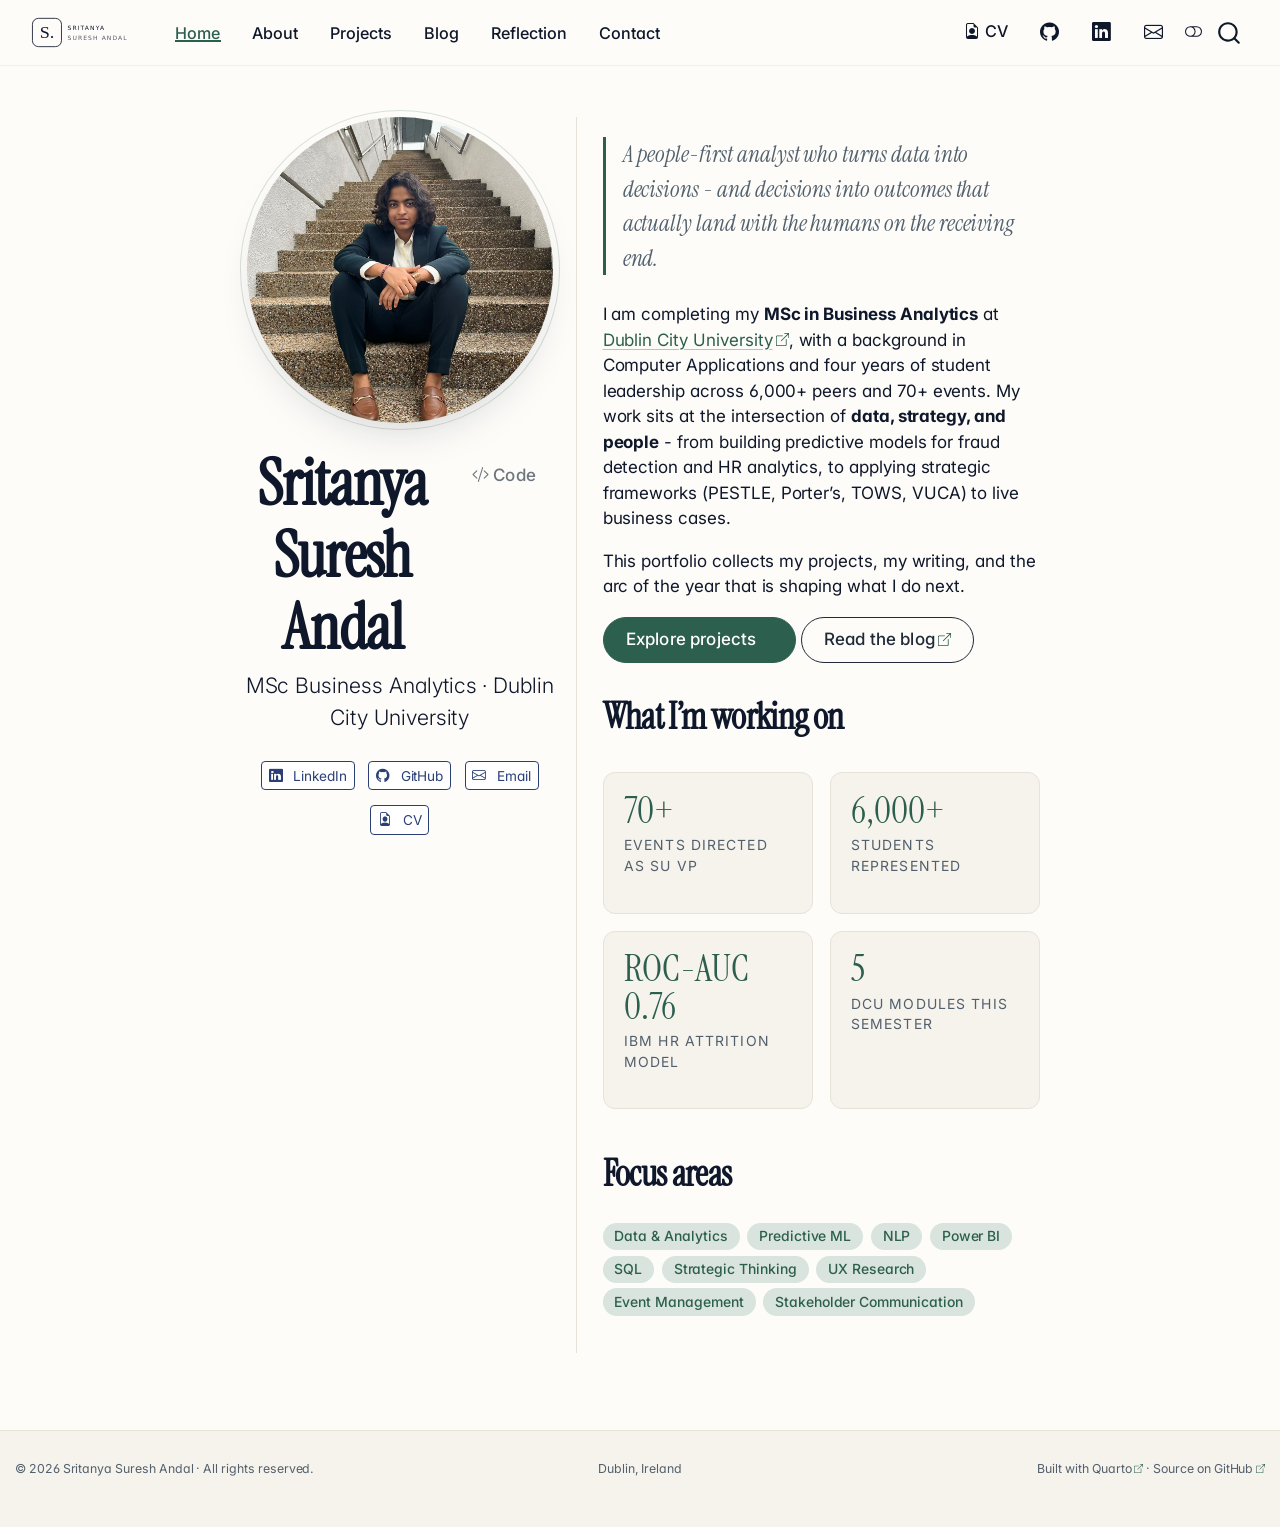
==== commit 9ef29e77: "update  profile image" ====
--- a/docs/index.html
+++ b/docs/index.html
@@ -2,7 +2,7 @@
 <html xmlns="http://www.w3.org/1999/xhtml" lang="en" xml:lang="en"><head>
 
 <meta charset="utf-8">
-<meta name="generator" content="quarto-1.9.37">
+<meta name="generator" content="quarto-1.9.36">
 
 <meta name="viewport" content="width=device-width, initial-scale=1.0, user-scalable=yes">
 
@@ -74,9 +74,9 @@
 <script src="site_libs/quarto-html/popper.min.js"></script>
 <script src="site_libs/quarto-html/tippy.umd.min.js"></script>
 <link href="site_libs/quarto-html/tippy.css" rel="stylesheet">
-<link href="site_libs/quarto-html/quarto-syntax-highlighting-d4cecc6867baf0bebae9533e15217dda.css" rel="stylesheet" class="quarto-color-scheme" id="quarto-text-highlighting-styles">
-<link href="site_libs/quarto-html/quarto-syntax-highlighting-dark-b7c301dab5553f874ed2930f71f21c96.css" rel="stylesheet" class="quarto-color-scheme quarto-color-alternate" id="quarto-text-highlighting-styles">
-<link href="site_libs/quarto-html/quarto-syntax-highlighting-d4cecc6867baf0bebae9533e15217dda.css" rel="stylesheet" class="quarto-color-scheme-extra" id="quarto-text-highlighting-styles">
+<link href="site_libs/quarto-html/quarto-syntax-highlighting-32bcf4e57d0af7dfccb6f1c4588847e7.css" rel="stylesheet" class="quarto-color-scheme" id="quarto-text-highlighting-styles">
+<link href="site_libs/quarto-html/quarto-syntax-highlighting-dark-514bade276ff09a3e1a53576ab5712ac.css" rel="stylesheet" class="quarto-color-scheme quarto-color-alternate" id="quarto-text-highlighting-styles">
+<link href="site_libs/quarto-html/quarto-syntax-highlighting-32bcf4e57d0af7dfccb6f1c4588847e7.css" rel="stylesheet" class="quarto-color-scheme-extra" id="quarto-text-highlighting-styles">
 <script src="site_libs/bootstrap/bootstrap.min.js"></script>
 <link href="site_libs/bootstrap/bootstrap-icons.css" rel="stylesheet">
 <link href="site_libs/bootstrap/bootstrap-c2e13e178588920f6df60aa18d66e609.min.css" rel="stylesheet" append-hash="true" class="quarto-color-scheme" id="quarto-bootstrap" data-mode="light">
@@ -113,12 +113,12 @@
 
 <meta property="og:title" content="Sritanya Suresh Andal - Portfolio">
 <meta property="og:description" content="MSc Business Analytics · Dublin City University">
-<meta property="og:image" content="https://sritanya.github.io/images/profile.svg">
+<meta property="og:image" content="https://sritanya.github.io/images/profile.jpeg">
 <meta property="og:site_name" content="Sritanya Suresh Andal">
 <meta property="og:image:alt" content="Portrait placeholder for Sritanya Suresh Andal">
 <meta name="twitter:title" content="Sritanya Suresh Andal - Portfolio">
 <meta name="twitter:description" content="MSc Business Analytics · Dublin City University">
-<meta name="twitter:image" content="https://sritanya.github.io/images/profile.svg">
+<meta name="twitter:image" content="https://sritanya.github.io/images/profile.jpeg">
 <meta name="twitter:image:alt" content="Portrait placeholder for Sritanya Suresh Andal">
 <meta name="twitter:card" content="summary_large_image">
 </head>
@@ -335,7 +335,7 @@
 <span class="menu-text">CV</span></a>
   </li>  
   <li class="nav-item compact">
-    <a class="nav-link" href="https://github.com/sritanya" target="_blank"> <i class="bi bi-github" role="img" aria-label="GitHub">
+    <a class="nav-link" href="https://github.com/sritanya-sureshandal" target="_blank"> <i class="bi bi-github" role="img" aria-label="GitHub">
 </i> 
 <span class="menu-text"></span></a>
   </li>  
@@ -365,7 +365,7 @@
 <!-- main -->
 <div class="quarto-about-trestles">
   <div class="about-entity">
-    <img src="images/profile.svg" alt="Portrait placeholder for Sritanya Suresh Andal" class="about-image
+    <img src="images/profile.jpeg" alt="Portrait placeholder for Sritanya Suresh Andal" class="about-image
   round " style="height: 18em; width: 18em;">
 <header id="title-block-header" class="quarto-title-block default">
 <div class="quarto-title">
@@ -380,7 +380,7 @@
     <i class="bi bi-linkedin"></i>
      <span class="about-link-text">LinkedIn</span>
   </a>
-  <a href="https://github.com/sritanya" class="about-link" rel="" target="_blank">
+  <a href="https://github.com/sritanya-sureshandal" class="about-link" rel="" target="_blank">
     <i class="bi bi-github"></i>
      <span class="about-link-text">GitHub</span>
   </a>
@@ -897,7 +897,7 @@
 <span id="cb1-2"><a href="#cb1-2" aria-hidden="true" tabindex="-1"></a><span class="an">title:</span><span class="co"> "Sritanya Suresh Andal"</span></span>
 <span id="cb1-3"><a href="#cb1-3" aria-hidden="true" tabindex="-1"></a><span class="an">subtitle:</span><span class="co"> "MSc Business Analytics · Dublin City University"</span></span>
 <span id="cb1-4"><a href="#cb1-4" aria-hidden="true" tabindex="-1"></a><span class="an">pagetitle:</span><span class="co"> "Sritanya Suresh Andal - Portfolio"</span></span>
-<span id="cb1-5"><a href="#cb1-5" aria-hidden="true" tabindex="-1"></a><span class="an">image:</span><span class="co"> images/profile.svg</span></span>
+<span id="cb1-5"><a href="#cb1-5" aria-hidden="true" tabindex="-1"></a><span class="an">image:</span><span class="co"> images/profile.jpeg</span></span>
 <span id="cb1-6"><a href="#cb1-6" aria-hidden="true" tabindex="-1"></a><span class="an">image-alt:</span><span class="co"> "Portrait placeholder for Sritanya Suresh Andal"</span></span>
 <span id="cb1-7"><a href="#cb1-7" aria-hidden="true" tabindex="-1"></a><span class="an">description-meta:</span><span class="co"> |</span></span>
 <span id="cb1-8"><a href="#cb1-8" aria-hidden="true" tabindex="-1"></a><span class="co">  Portfolio of Sritanya Suresh Andal - MSc Business Analytics at Dublin City University.</span></span>
@@ -913,7 +913,7 @@
 <span id="cb1-18"><a href="#cb1-18" aria-hidden="true" tabindex="-1"></a><span class="co">      target: _blank</span></span>
 <span id="cb1-19"><a href="#cb1-19" aria-hidden="true" tabindex="-1"></a><span class="co">    - icon: github</span></span>
 <span id="cb1-20"><a href="#cb1-20" aria-hidden="true" tabindex="-1"></a><span class="co">      text: GitHub</span></span>
-<span id="cb1-21"><a href="#cb1-21" aria-hidden="true" tabindex="-1"></a><span class="co">      href: https://github.com/sritanya</span></span>
+<span id="cb1-21"><a href="#cb1-21" aria-hidden="true" tabindex="-1"></a><span class="co">      href: https://github.com/sritanya-sureshandal</span></span>
 <span id="cb1-22"><a href="#cb1-22" aria-hidden="true" tabindex="-1"></a><span class="co">      target: _blank</span></span>
 <span id="cb1-23"><a href="#cb1-23" aria-hidden="true" tabindex="-1"></a><span class="co">    - icon: envelope</span></span>
 <span id="cb1-24"><a href="#cb1-24" aria-hidden="true" tabindex="-1"></a><span class="co">      text: Email</span></span>
@@ -974,7 +974,7 @@
 <p>Dublin, Ireland</p>
 </div>
     <div class="nav-footer-right">
-<p>Built with <a href="https://quarto.org">Quarto</a> · <a href="https://github.com/sritanya">Source on GitHub</a></p>
+<p>Built with <a href="https://quarto.org">Quarto</a> · <a href="https://github.com/sritanya-sureshandal">Source on GitHub</a></p>
 </div>
   </div>
 </footer>
--- a/docs/site_libs/quarto-html/tippy.css
+++ b/docs/site_libs/quarto-html/tippy.css
@@ -0,0 +1 @@
+.tippy-box[data-animation=fade][data-state=hidden]{opacity:0}[data-tippy-root]{max-width:calc(100vw - 10px)}.tippy-box{position:relative;background-color:#333;color:#fff;border-radius:4px;font-size:14px;line-height:1.4;white-space:normal;outline:0;transition-property:transform,visibility,opacity}.tippy-box[data-placement^=top]>.tippy-arrow{bottom:0}.tippy-box[data-placement^=top]>.tippy-arrow:before{bottom:-7px;left:0;border-width:8px 8px 0;border-top-color:initial;transform-origin:center top}.tippy-box[data-placement^=bottom]>.tippy-arrow{top:0}.tippy-box[data-placement^=bottom]>.tippy-arrow:before{top:-7px;left:0;border-width:0 8px 8px;border-bottom-color:initial;transform-origin:center bottom}.tippy-box[data-placement^=left]>.tippy-arrow{right:0}.tippy-box[data-placement^=left]>.tippy-arrow:before{border-width:8px 0 8px 8px;border-left-color:initial;right:-7px;transform-origin:center left}.tippy-box[data-placement^=right]>.tippy-arrow{left:0}.tippy-box[data-placement^=right]>.tippy-arrow:before{left:-7px;border-width:8px 8px 8px 0;border-right-color:initial;transform-origin:center right}.tippy-box[data-inertia][data-state=visible]{transition-timing-function:cubic-bezier(.54,1.5,.38,1.11)}.tippy-arrow{width:16px;height:16px;color:#333}.tippy-arrow:before{content:"";position:absolute;border-color:transparent;border-style:solid}.tippy-content{position:relative;padding:5px 9px;z-index:1}
--- a/docs/site_libs/quarto-html/quarto-syntax-highlighting-32bcf4e57d0af7dfccb6f1c4588847e7.css
+++ b/docs/site_libs/quarto-html/quarto-syntax-highlighting-32bcf4e57d0af7dfccb6f1c4588847e7.css
@@ -0,0 +1,210 @@
+/* quarto syntax highlight colors */
+:root {
+  --quarto-hl-al-color: #ff5555;
+  --quarto-hl-an-color: #6a737d;
+  --quarto-hl-at-color: #d73a49;
+  --quarto-hl-bn-color: #005cc5;
+  --quarto-hl-bu-color: #d73a49;
+  --quarto-hl-ch-color: #032f62;
+  --quarto-hl-co-color: #6a737d;
+  --quarto-hl-cv-color: #6a737d;
+  --quarto-hl-cn-color: #005cc5;
+  --quarto-hl-cf-color: #d73a49;
+  --quarto-hl-dt-color: #d73a49;
+  --quarto-hl-dv-color: #005cc5;
+  --quarto-hl-do-color: #6a737d;
+  --quarto-hl-er-color: #ff5555;
+  --quarto-hl-ex-color: #d73a49;
+  --quarto-hl-fl-color: #005cc5;
+  --quarto-hl-fu-color: #6f42c1;
+  --quarto-hl-im-color: #032f62;
+  --quarto-hl-in-color: #6a737d;
+  --quarto-hl-kw-color: #d73a49;
+  --quarto-hl-op-color: #24292e;
+  --quarto-hl-pp-color: #d73a49;
+  --quarto-hl-re-color: #6a737d;
+  --quarto-hl-sc-color: #005cc5;
+  --quarto-hl-ss-color: #032f62;
+  --quarto-hl-st-color: #032f62;
+  --quarto-hl-va-color: #e36209;
+  --quarto-hl-vs-color: #032f62;
+  --quarto-hl-wa-color: #ff5555;
+}
+
+/* other quarto variables */
+:root {
+  --quarto-font-monospace: "JetBrains Mono", "SF Mono", Menlo, Consolas, monospace;
+}
+
+/* syntax highlight based on Pandoc's rules */
+pre > code.sourceCode > span {
+  color: #24292e;
+}
+
+code.sourceCode > span {
+  color: #24292e;
+}
+
+div.sourceCode,
+div.sourceCode pre.sourceCode {
+  color: #24292e;
+}
+
+/* Normal */
+code span {
+  color: #24292e;
+}
+
+/* Alert */
+code span.al {
+  font-weight: bold;
+  color: #ff5555;
+}
+
+/* Annotation */
+code span.an {
+  color: #6a737d;
+}
+
+/* Attribute */
+code span.at {
+  color: #d73a49;
+}
+
+/* BaseN */
+code span.bn {
+  color: #005cc5;
+}
+
+/* BuiltIn */
+code span.bu {
+  color: #d73a49;
+}
+
+/* ControlFlow */
+code span.cf {
+  color: #d73a49;
+}
+
+/* Char */
+code span.ch {
+  color: #032f62;
+}
+
+/* Constant */
+code span.cn {
+  color: #005cc5;
+}
+
+/* Comment */
+code span.co {
+  color: #6a737d;
+}
+
+/* CommentVar */
+code span.cv {
+  color: #6a737d;
+}
+
+/* Documentation */
+code span.do {
+  color: #6a737d;
+}
+
+/* DataType */
+code span.dt {
+  color: #d73a49;
+}
+
+/* DecVal */
+code span.dv {
+  color: #005cc5;
+}
+
+/* Error */
+code span.er {
+  color: #ff5555;
+  text-decoration: underline;
+}
+
+/* Extension */
+code span.ex {
+  font-weight: bold;
+  color: #d73a49;
+}
+
+/* Float */
+code span.fl {
+  color: #005cc5;
+}
+
+/* Function */
+code span.fu {
+  color: #6f42c1;
+}
+
+/* Import */
+code span.im {
+  color: #032f62;
+}
+
+/* Information */
+code span.in {
+  color: #6a737d;
+}
+
+/* Keyword */
+code span.kw {
+  color: #d73a49;
+}
+
+/* Operator */
+code span.op {
+  color: #24292e;
+}
+
+/* Preprocessor */
+code span.pp {
+  color: #d73a49;
+}
+
+/* RegionMarker */
+code span.re {
+  color: #6a737d;
+}
+
+/* SpecialChar */
+code span.sc {
+  color: #005cc5;
+}
+
+/* SpecialString */
+code span.ss {
+  color: #032f62;
+}
+
+/* String */
+code span.st {
+  color: #032f62;
+}
+
+/* Variable */
+code span.va {
+  color: #e36209;
+}
+
+/* VerbatimString */
+code span.vs {
+  color: #032f62;
+}
+
+/* Warning */
+code span.wa {
+  color: #ff5555;
+}
+
+.prevent-inlining {
+  content: "</";
+}
+
+/*# sourceMappingURL=22f5a072aee86ab4527e955797064445.css.map */
--- a/docs/site_libs/quarto-html/quarto-syntax-highlighting-dark-514bade276ff09a3e1a53576ab5712ac.css
+++ b/docs/site_libs/quarto-html/quarto-syntax-highlighting-dark-514bade276ff09a3e1a53576ab5712ac.css
@@ -0,0 +1,210 @@
+/* quarto syntax highlight colors */
+:root {
+  --quarto-hl-al-color: #ff5555;
+  --quarto-hl-an-color: #6a737d;
+  --quarto-hl-at-color: #f97583;
+  --quarto-hl-bn-color: #79b8ff;
+  --quarto-hl-bu-color: #f97583;
+  --quarto-hl-ch-color: #9ecbff;
+  --quarto-hl-co-color: #6a737d;
+  --quarto-hl-cv-color: #6a737d;
+  --quarto-hl-cn-color: #79b8ff;
+  --quarto-hl-cf-color: #f97583;
+  --quarto-hl-dt-color: #f97583;
+  --quarto-hl-dv-color: #79b8ff;
+  --quarto-hl-do-color: #6a737d;
+  --quarto-hl-er-color: #ff5555;
+  --quarto-hl-ex-color: #f97583;
+  --quarto-hl-fl-color: #79b8ff;
+  --quarto-hl-fu-color: #b392f0;
+  --quarto-hl-im-color: #9ecbff;
+  --quarto-hl-in-color: #6a737d;
+  --quarto-hl-kw-color: #f97583;
+  --quarto-hl-op-color: #e1e4e8;
+  --quarto-hl-pp-color: #f97583;
+  --quarto-hl-re-color: #6a737d;
+  --quarto-hl-sc-color: #79b8ff;
+  --quarto-hl-ss-color: #9ecbff;
+  --quarto-hl-st-color: #9ecbff;
+  --quarto-hl-va-color: #ffab70;
+  --quarto-hl-vs-color: #9ecbff;
+  --quarto-hl-wa-color: #ff5555;
+}
+
+/* other quarto variables */
+:root {
+  --quarto-font-monospace: "JetBrains Mono", "SF Mono", Menlo, Consolas, monospace;
+}
+
+/* syntax highlight based on Pandoc's rules */
+pre > code.sourceCode > span {
+  color: #e1e4e8;
+}
+
+code.sourceCode > span {
+  color: #e1e4e8;
+}
+
+div.sourceCode,
+div.sourceCode pre.sourceCode {
+  color: #e1e4e8;
+}
+
+/* Normal */
+code span {
+  color: #e1e4e8;
+}
+
+/* Alert */
+code span.al {
+  font-weight: bold;
+  color: #ff5555;
+}
+
+/* Annotation */
+code span.an {
+  color: #6a737d;
+}
+
+/* Attribute */
+code span.at {
+  color: #f97583;
+}
+
+/* BaseN */
+code span.bn {
+  color: #79b8ff;
+}
+
+/* BuiltIn */
+code span.bu {
+  color: #f97583;
+}
+
+/* ControlFlow */
+code span.cf {
+  color: #f97583;
+}
+
+/* Char */
+code span.ch {
+  color: #9ecbff;
+}
+
+/* Constant */
+code span.cn {
+  color: #79b8ff;
+}
+
+/* Comment */
+code span.co {
+  color: #6a737d;
+}
+
+/* CommentVar */
+code span.cv {
+  color: #6a737d;
+}
+
+/* Documentation */
+code span.do {
+  color: #6a737d;
+}
+
+/* DataType */
+code span.dt {
+  color: #f97583;
+}
+
+/* DecVal */
+code span.dv {
+  color: #79b8ff;
+}
+
+/* Error */
+code span.er {
+  color: #ff5555;
+  text-decoration: underline;
+}
+
+/* Extension */
+code span.ex {
+  font-weight: bold;
+  color: #f97583;
+}
+
+/* Float */
+code span.fl {
+  color: #79b8ff;
+}
+
+/* Function */
+code span.fu {
+  color: #b392f0;
+}
+
+/* Import */
+code span.im {
+  color: #9ecbff;
+}
+
+/* Information */
+code span.in {
+  color: #6a737d;
+}
+
+/* Keyword */
+code span.kw {
+  color: #f97583;
+}
+
+/* Operator */
+code span.op {
+  color: #e1e4e8;
+}
+
+/* Preprocessor */
+code span.pp {
+  color: #f97583;
+}
+
+/* RegionMarker */
+code span.re {
+  color: #6a737d;
+}
+
+/* SpecialChar */
+code span.sc {
+  color: #79b8ff;
+}
+
+/* SpecialString */
+code span.ss {
+  color: #9ecbff;
+}
+
+/* String */
+code span.st {
+  color: #9ecbff;
+}
+
+/* Variable */
+code span.va {
+  color: #ffab70;
+}
+
+/* VerbatimString */
+code span.vs {
+  color: #9ecbff;
+}
+
+/* Warning */
+code span.wa {
+  color: #ff5555;
+}
+
+.prevent-inlining {
+  content: "</";
+}
+
+/*# sourceMappingURL=1f14ce458936ae7e4cd09d5f3b9cb27b.css.map */
--- a/docs/site_libs/quarto-html/quarto-syntax-highlighting-32bcf4e57d0af7dfccb6f1c4588847e7.css
+++ b/docs/site_libs/quarto-html/quarto-syntax-highlighting-32bcf4e57d0af7dfccb6f1c4588847e7.css
@@ -0,0 +1,210 @@
+/* quarto syntax highlight colors */
+:root {
+  --quarto-hl-al-color: #ff5555;
+  --quarto-hl-an-color: #6a737d;
+  --quarto-hl-at-color: #d73a49;
+  --quarto-hl-bn-color: #005cc5;
+  --quarto-hl-bu-color: #d73a49;
+  --quarto-hl-ch-color: #032f62;
+  --quarto-hl-co-color: #6a737d;
+  --quarto-hl-cv-color: #6a737d;
+  --quarto-hl-cn-color: #005cc5;
+  --quarto-hl-cf-color: #d73a49;
+  --quarto-hl-dt-color: #d73a49;
+  --quarto-hl-dv-color: #005cc5;
+  --quarto-hl-do-color: #6a737d;
+  --quarto-hl-er-color: #ff5555;
+  --quarto-hl-ex-color: #d73a49;
+  --quarto-hl-fl-color: #005cc5;
+  --quarto-hl-fu-color: #6f42c1;
+  --quarto-hl-im-color: #032f62;
+  --quarto-hl-in-color: #6a737d;
+  --quarto-hl-kw-color: #d73a49;
+  --quarto-hl-op-color: #24292e;
+  --quarto-hl-pp-color: #d73a49;
+  --quarto-hl-re-color: #6a737d;
+  --quarto-hl-sc-color: #005cc5;
+  --quarto-hl-ss-color: #032f62;
+  --quarto-hl-st-color: #032f62;
+  --quarto-hl-va-color: #e36209;
+  --quarto-hl-vs-color: #032f62;
+  --quarto-hl-wa-color: #ff5555;
+}
+
+/* other quarto variables */
+:root {
+  --quarto-font-monospace: "JetBrains Mono", "SF Mono", Menlo, Consolas, monospace;
+}
+
+/* syntax highlight based on Pandoc's rules */
+pre > code.sourceCode > span {
+  color: #24292e;
+}
+
+code.sourceCode > span {
+  color: #24292e;
+}
+
+div.sourceCode,
+div.sourceCode pre.sourceCode {
+  color: #24292e;
+}
+
+/* Normal */
+code span {
+  color: #24292e;
+}
+
+/* Alert */
+code span.al {
+  font-weight: bold;
+  color: #ff5555;
+}
+
+/* Annotation */
+code span.an {
+  color: #6a737d;
+}
+
+/* Attribute */
+code span.at {
+  color: #d73a49;
+}
+
+/* BaseN */
+code span.bn {
+  color: #005cc5;
+}
+
+/* BuiltIn */
+code span.bu {
+  color: #d73a49;
+}
+
+/* ControlFlow */
+code span.cf {
+  color: #d73a49;
+}
+
+/* Char */
+code span.ch {
+  color: #032f62;
+}
+
+/* Constant */
+code span.cn {
+  color: #005cc5;
+}
+
+/* Comment */
+code span.co {
+  color: #6a737d;
+}
+
+/* CommentVar */
+code span.cv {
+  color: #6a737d;
+}
+
+/* Documentation */
+code span.do {
+  color: #6a737d;
+}
+
+/* DataType */
+code span.dt {
+  color: #d73a49;
+}
+
+/* DecVal */
+code span.dv {
+  color: #005cc5;
+}
+
+/* Error */
+code span.er {
+  color: #ff5555;
+  text-decoration: underline;
+}
+
+/* Extension */
+code span.ex {
+  font-weight: bold;
+  color: #d73a49;
+}
+
+/* Float */
+code span.fl {
+  color: #005cc5;
+}
+
+/* Function */
+code span.fu {
+  color: #6f42c1;
+}
+
+/* Import */
+code span.im {
+  color: #032f62;
+}
+
+/* Information */
+code span.in {
+  color: #6a737d;
+}
+
+/* Keyword */
+code span.kw {
+  color: #d73a49;
+}
+
+/* Operator */
+code span.op {
+  color: #24292e;
+}
+
+/* Preprocessor */
+code span.pp {
+  color: #d73a49;
+}
+
+/* RegionMarker */
+code span.re {
+  color: #6a737d;
+}
+
+/* SpecialChar */
+code span.sc {
+  color: #005cc5;
+}
+
+/* SpecialString */
+code span.ss {
+  color: #032f62;
+}
+
+/* String */
+code span.st {
+  color: #032f62;
+}
+
+/* Variable */
+code span.va {
+  color: #e36209;
+}
+
+/* VerbatimString */
+code span.vs {
+  color: #032f62;
+}
+
+/* Warning */
+code span.wa {
+  color: #ff5555;
+}
+
+.prevent-inlining {
+  content: "</";
+}
+
+/*# sourceMappingURL=22f5a072aee86ab4527e955797064445.css.map */
